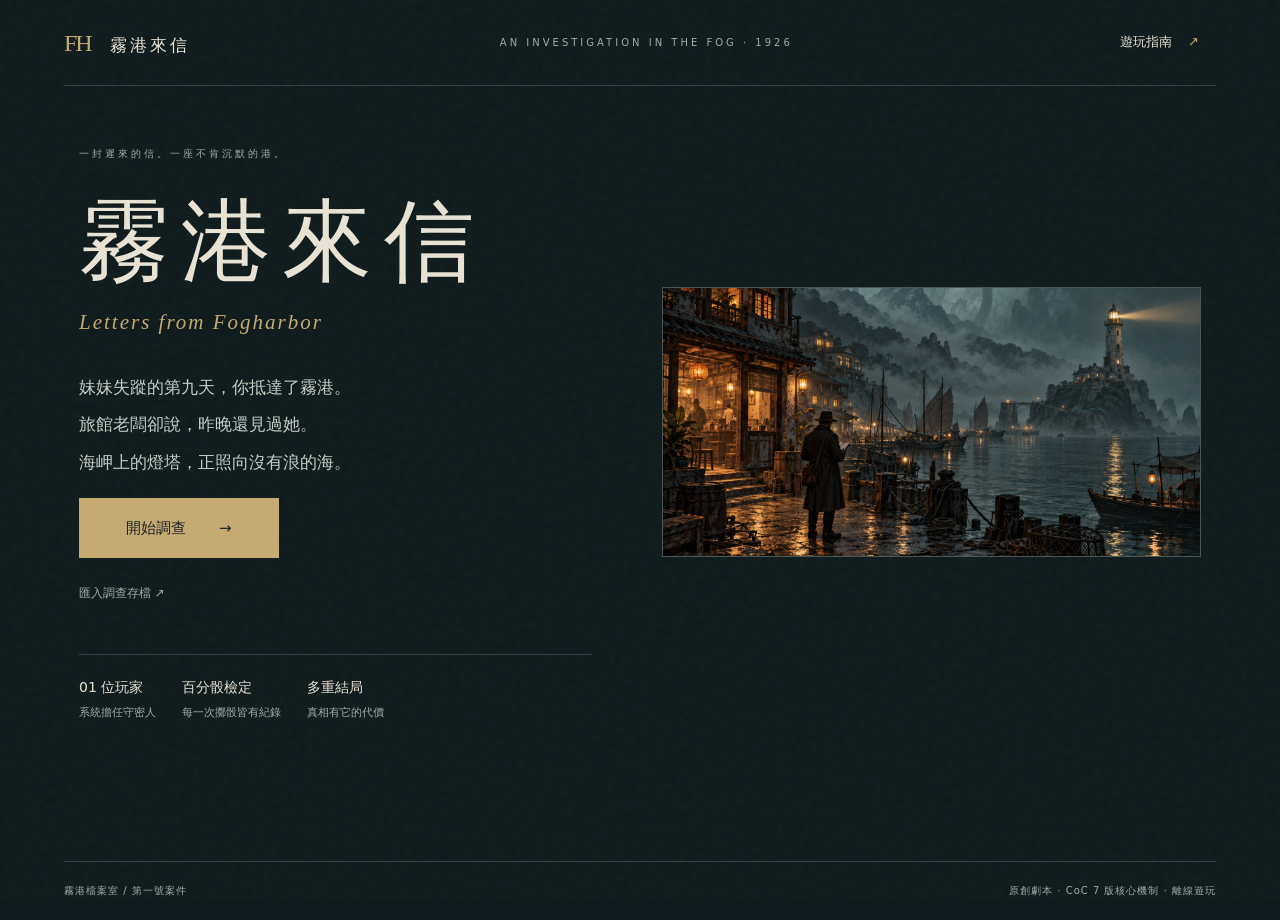
==== index.html @ 9e370766 "Add five-story investigation game, crisis events and Windows desktop app" ====
<!doctype html>
<html lang="zh-Hant">
<head>
  <meta charset="utf-8">
  <meta name="viewport" content="width=device-width,initial-scale=1">
  <meta name="theme-color" content="#101b1d">
  <title>霧港來信 — 單人調查檔案</title>
  <link rel="stylesheet" href="style.css"><link rel="stylesheet" href="field-ui.css">
  <script defer src="engine.js"></script>
  <script defer src="story-recaps.js"></script>
  <script defer src="pressure-data.js"></script><script defer src="pressure-engine.js"></script><script defer src="field-ui.js"></script><script defer src="app.js"></script>
</head>
<body>
  <div class="grain" aria-hidden="true"></div>
  <header class="topbar"><a href="#" id="brand" aria-label="霧港來信首頁">FH<span>霧港來信</span></a><span class="edition">AN INVESTIGATION IN THE FOG · 1926</span><button id="help">遊玩指南 <span>↗</span></button></header>
  <main id="app"></main>
  <footer><span>霧港檔案室 / 第一號案件</span><span>原創劇本 · CoC 7 版核心機制 · 離線遊玩</span></footer>
  <dialog id="modal"><div class="dialog-toolbar"><button type="button" class="close" aria-label="關閉視窗" title="關閉視窗（Esc）"><span aria-hidden="true">×</span>關閉</button></div><div id="modal-body" class="dialog-body" tabindex="0" role="region" aria-label="閱讀內容"></div></dialog>
  <div id="toast" role="status"></div>
  <input type="file" id="import-file" accept="application/json,.json" hidden>
  <noscript>請啟用瀏覽器 JavaScript 才能遊玩《霧港來信》。</noscript>
</body>
</html>
---- style.css ----
@charset "UTF-8";
:root{--bg:#101b1d;--panel:#172427;--line:#334144;--paper:#e9e3d5;--muted:#a0aaa6;--gold:#c5ab72;--sea:#8cb8a9;--red:#e39988;--serif:"Noto Serif TC","Source Han Serif TC","PMingLiU",serif;--sans:"Microsoft JhengHei","PingFang TC",system-ui,sans-serif}
*{box-sizing:border-box}body{margin:0;background:var(--bg);color:var(--paper);font:15px/1.75 var(--sans)}button,input,select,textarea{font:inherit}button,a,input,select,textarea{outline-offset:5px}button:focus-visible,a:focus-visible,input:focus-visible,select:focus-visible,textarea:focus-visible{outline:2px solid var(--gold)}button{cursor:pointer;color:inherit;border:1px solid var(--line);background:transparent;padding:10px 17px;transition:background .15s,border-color .15s}button:hover:not(:disabled){background:#26383a;border-color:var(--gold)}button:disabled{opacity:.4;cursor:not-allowed}a{color:var(--gold)}h1,h2,h3,p{margin-top:0}h1,h2,h3{font-family:var(--serif);font-weight:400}h2{font-size:32px;letter-spacing:.07em}h3{font-size:21px}small{font-size:12px}input,select,textarea{width:100%;background:#101b1d;border:1px solid #465455;color:var(--paper);padding:10px 12px;border-radius:0}textarea{resize:vertical;min-height:100px}label{display:block;color:var(--muted);font-size:13px}label input,label select,label textarea{margin-top:8px}table{width:100%;border-collapse:collapse;text-align:left;font-size:13px}td,th{padding:10px;border-bottom:1px solid var(--line)}th{font-weight:400;color:var(--muted)}.grain{position:fixed;inset:0;pointer-events:none;opacity:.035;z-index:5;background-image:url("data:image/svg+xml,%3Csvg viewBox='0 0 160 160' xmlns='http://www.w3.org/2000/svg'%3E%3Cfilter id='n'%3E%3CfeTurbulence type='fractalNoise' baseFrequency='.8' numOctaves='3' stitchTiles='stitch'/%3E%3C/filter%3E%3Cpath filter='url(%23n)' opacity='.8' d='M0 0h160v160H0z'/%3E%3C/svg%3E")}.topbar{height:86px;display:flex;align-items:center;justify-content:space-between;margin:0 5%;border-bottom:1px solid var(--line);gap:20px}.topbar>a{text-decoration:none;font-family:Georgia,serif;font-size:24px;letter-spacing:-2px}.topbar>a span{font-family:var(--serif);letter-spacing:3px;font-size:17px;margin-left:19px;color:var(--paper)}.topbar button{border:0;font-size:13px}.topbar button span{margin-left:12px;color:var(--gold)}.edition,.eyebrow{font:10px/1.6 var(--sans);letter-spacing:3px;color:var(--muted)}main{min-height:calc(100vh - 160px)}footer{margin:35px 5% 0;border-top:1px solid var(--line);padding:20px 0;display:flex;justify-content:space-between;font-size:10px;letter-spacing:1px;color:var(--muted)}.primary{background:var(--gold);border-color:var(--gold);color:#182224}.primary:hover:not(:disabled){background:#dac390;color:#101b1d}.subtle{color:var(--muted);font-size:12px}.muted{color:var(--muted)}.gold{color:var(--gold)}.danger{color:var(--red)}.tag{font-size:11px;color:var(--sea);border:1px solid #466057;padding:3px 8px;display:inline-block;letter-spacing:1px}.row{display:flex;align-items:center;gap:12px;flex-wrap:wrap}.spread{justify-content:space-between}.stack{display:grid;gap:20px}.hero{display:grid;grid-template-columns:1fr 1.05fr;max-width:1250px;margin:0 auto;min-height:670px;align-items:center;padding:60px 5%;gap:70px}.hero h1{font-size:clamp(64px,7vw,108px);letter-spacing:.13em;line-height:1.25;margin:24px 0 12px}.hero .english{color:var(--gold);font:italic 21px Georgia,serif;letter-spacing:2px;margin-bottom:34px}.hero .intro{font-family:var(--serif);font-size:17px;line-height:2.2;max-width:370px;color:#c4cdc5}.hero .primary{padding:16px 28px;min-width:200px}.hero-bottom{display:flex;gap:26px;margin-top:40px;padding-top:20px;border-top:1px solid var(--line);color:var(--muted);font-size:11px}.hero-bottom b{display:block;font-size:14px;font-weight:400;color:var(--paper);margin-bottom:3px}.art{position:relative;overflow:hidden;background:linear-gradient(160deg,#536461 0%,#263b3f 45%,#122527 100%);isolation:isolate}.hero .art{height:550px;border:1px solid #4a5652;box-shadow:14px 14px 0 -1px var(--bg),14px 14px 0 0 var(--line)}.art svg{width:100%;height:100%;position:absolute;inset:0}.art:after{content:"";position:absolute;inset:0;background:linear-gradient(0deg,#101b1d90,transparent 45%);pointer-events:none}.art-label{position:absolute;bottom:25px;left:25px;z-index:2;font:10px/1.8 var(--sans);letter-spacing:3px;color:#c6d0c6}.stamp{position:absolute;right:20px;top:20px;z-index:2;border:1px solid #cad4c057;color:#d1d4bf;writing-mode:vertical-rl;padding:14px 7px;letter-spacing:5px;font-size:12px}.hero-art-note{position:absolute;right:20px;bottom:20px;color:var(--gold);font:italic 16px Georgia;z-index:2}.shell{max-width:1400px;margin:auto;padding:32px 4%}.build-head{margin-bottom:30px}.steps{font-size:11px;letter-spacing:2px;color:var(--gold);margin-bottom:16px}.build-grid{display:grid;grid-template-columns:1fr 1.2fr;gap:32px}.panel{border:1px solid var(--line);padding:25px;background:var(--panel)}.presets{display:grid;grid-template-columns:repeat(3,1fr);gap:10px}.preset{text-align:left;padding:16px 12px;line-height:1.7}.preset.active{border-color:var(--gold);background:#33392e}.preset b{font-family:var(--serif);font-size:17px;font-weight:400;display:block;color:var(--paper)}.preset small{display:block;color:var(--muted);font-size:10px;margin-top:6px}.attr-grid{display:grid;grid-template-columns:repeat(4,1fr);gap:12px}.attr{border-bottom:1px solid var(--line);padding:8px 0}.attr span{font-size:11px;color:var(--muted)}.attr strong{display:block;font-size:24px;font-weight:400}.attr small{color:var(--gold);font-size:10px}.form-row{display:grid;grid-template-columns:1fr 1fr;gap:15px}.budget{display:flex;gap:30px;border-bottom:1px solid var(--line);padding-bottom:15px;margin-bottom:15px}.budget strong{display:block;font-size:22px;font-weight:400;color:var(--gold)}.skill-table{max-height:455px;overflow:auto;scrollbar-color:#607470 var(--bg)}.skill-table th{position:sticky;top:0;background:var(--panel);z-index:1}.skill-table input{padding:5px;width:67px;text-align:center}.skill-table td{padding:7px 5px}.error{color:var(--red);font-size:13px;min-height:24px}.workspace{display:grid;grid-template-columns:235px minmax(350px,1fr) 270px;gap:26px}.sidebar{border-right:1px solid var(--line);padding-right:23px}.sidebar h2{font-size:24px;margin:16px 0 3px}.portrait{width:52px;height:52px;display:grid;place-items:center;border:1px solid var(--gold);font-family:var(--serif);font-size:27px;color:var(--gold);background:#29372f}.meter{margin:20px 0}.meter label{display:flex;justify-content:space-between;font-size:11px;margin-bottom:6px;letter-spacing:1px}.meter label b{font-weight:400;color:var(--paper)}.bar{height:3px;background:#304041}.bar span{height:100%;display:block;background:var(--sea);transition:width .3s}.meter.hp .bar span{background:var(--gold)}.meter.san .bar span{background:#95adbc}.minor-stats{display:flex;gap:16px;color:var(--muted);font-size:11px;margin:24px 0}.minor-stats b{display:block;color:var(--paper);font-weight:400;font-size:18px}.sidebar .full{width:100%;margin-bottom:9px;text-align:left;font-size:12px}.nav-caption{font-size:10px;letter-spacing:3px;color:var(--muted);margin-top:32px;margin-bottom:12px}.place-link{width:100%;display:flex;justify-content:space-between;border:0;border-left:2px solid transparent;padding:10px 8px;font-size:13px;margin-bottom:3px}.place-link.active{border-left-color:var(--gold);color:var(--gold);background:#c5ab720c}.place-link span{font-size:10px;color:var(--muted)}.save-tools{margin-top:28px;display:grid;grid-template-columns:1fr 1fr;gap:6px}.save-tools button{padding:8px 4px;font-size:11px}.scene-heading{display:flex;justify-content:space-between;gap:12px;align-items:end;margin-bottom:19px}.scene-heading h1{font-family:var(--serif);font-size:34px;font-weight:400;letter-spacing:4px;margin:8px 0 0}.clock{text-align:right;white-space:nowrap;font-family:Georgia,serif;color:var(--gold);font-size:27px;line-height:1.3}.clock small{display:block;color:var(--muted);font:10px var(--sans);letter-spacing:1px;margin-bottom:7px}.scene-art{height:205px;border:1px solid #4a5652;margin-bottom:24px}.scene-art .stamp{top:14px;font-size:10px;letter-spacing:3px;padding:9px 5px}.scene-text{font-family:var(--serif);font-size:17px;line-height:2;letter-spacing:.4px;color:#dedfd3}.log-entry{margin:13px 0;padding-left:13px;border-left:1px solid var(--line);font-family:var(--serif);font-size:16px;line-height:1.9}.log-entry.clue{font-family:var(--sans);font-size:12px;color:var(--gold);border-color:var(--gold)}.log-entry.roll{font:11px/1.8 var(--sans);color:var(--sea)}.log-entry.danger,.log-entry.event{color:var(--red);font-size:14px}.log-entry.action{font:11px var(--sans);color:var(--muted);letter-spacing:1px;margin-top:25px}.choices{border-top:1px solid var(--line);margin-top:25px;padding-top:20px}.choices h3{font-family:var(--sans);font-size:10px;color:var(--muted);letter-spacing:3px;margin-bottom:16px}.choice{display:flex;gap:15px;align-items:center;width:100%;text-align:left;margin:9px 0;padding:13px 15px;background:#1a282b}.choice .num{font:12px Georgia;color:var(--gold);border:1px solid #516058;width:27px;height:27px;display:grid;place-items:center;flex-shrink:0}.choice .words{flex:1}.choice b{font-weight:400;font-size:14px}.choice small{display:block;color:var(--muted);font-size:10px;line-height:1.8;margin-top:3px}.choice .arrow{color:var(--gold)}.rightbar{padding-left:20px;border-left:1px solid var(--line)}.section-label{font-size:10px;letter-spacing:3px;color:var(--muted);margin-bottom:17px}.objective{border-bottom:1px solid var(--line);padding-bottom:22px;margin-bottom:24px}.objective h3{font-size:19px;line-height:1.8}.checklist{padding:0;list-style:none;font-size:12px;color:var(--muted)}.checklist li{margin:10px 0;display:flex;gap:10px}.checklist .done{color:var(--sea)}.clue-item{padding:12px 0;border-bottom:1px solid var(--line)}.clue-item summary{cursor:pointer;font-size:12px;color:#d8d9cd}.clue-item p{font-size:11px;color:var(--muted);line-height:1.9;margin:10px 0 0}.empty{font-size:12px;color:var(--muted);line-height:2}.dice-card{margin-top:25px;border:1px solid var(--line);padding:16px;background:#1c2c2f}.dice-number{font:38px Georgia;color:var(--gold);float:right;margin:0 0 10px 10px}.dice-card p{font-size:11px;color:var(--muted);margin:7px 0}.dice-card b{font-size:13px;font-weight:400}.dice-details{font:10px/1.8 var(--sans);clear:both;color:var(--sea)}.danger-panel{border:1px solid #9d6856;background:#3a262140;padding:20px;margin:20px 0}.danger-panel h3{color:var(--red);margin-bottom:10px}.danger-panel p{font-size:13px;margin-bottom:8px}.end-card{text-align:center;padding:45px 25px}.end-card .glyph{font-size:60px;color:var(--gold);line-height:1.5}.end-card h2{font-size:40px;margin-top:12px}.end-card p{font-family:var(--serif);line-height:2.2;max-width:540px;margin:20px auto}.end-metrics{display:flex;justify-content:center;gap:30px;margin:30px 0}.end-metrics b{display:block;font:24px Georgia;color:var(--gold)}.end-metrics span{font-size:11px;color:var(--muted)}dialog{width:min(800px,92vw);max-height:85vh;max-height:85dvh;border:1px solid #58625b;background:var(--panel);color:var(--paper);padding:0;overflow:hidden;box-shadow:0 20px 90px #0008}dialog[open]{display:flex;flex-direction:column}dialog::backdrop{background:#071214d9;backdrop-filter:blur(3px)}.dialog-toolbar{display:flex;justify-content:flex-end;align-items:center;flex-shrink:0;padding:8px 16px;border-bottom:1px solid var(--line);background:var(--panel)}dialog .close{display:inline-flex;align-items:center;justify-content:center;gap:8px;min-width:88px;min-height:44px;padding:6px 12px;margin:0;font-size:14px;line-height:1.4;border:1px solid var(--line)}dialog .close span[aria-hidden]{font-size:25px;line-height:1}.dialog-body{min-height:0;overflow:auto;overscroll-behavior:contain;scrollbar-gutter:stable;padding:25px 35px 35px;overflow-wrap:anywhere}dialog h2{font-size:26px}dialog p,dialog li{font-size:14px;line-height:1.9}dialog ul{padding-left:20px}dialog .npc{padding:20px 0;border-bottom:1px solid var(--line)}dialog .npc h3{margin-bottom:7px}dialog .npc p{font-size:13px;margin-bottom:8px}.table-scroll{overflow:auto}#toast{position:fixed;bottom:30px;left:50%;transform:translateX(-50%);z-index:10;background:var(--paper);color:#172427;padding:11px 25px;font-size:13px;box-shadow:0 5px 20px #0008;opacity:0;pointer-events:none;transition:opacity .2s;max-width:90vw}#toast.visible{opacity:1}.build-actions{display:flex;justify-content:space-between;align-items:center;margin-top:25px;gap:15px}.mobile-status{display:none}.readable{max-width:65ch}
@media(min-width:1450px){.scene-art{height:250px}.workspace{gap:35px;grid-template-columns:250px minmax(400px,1fr) 290px}}
@media(max-width:1100px){.workspace{grid-template-columns:195px minmax(300px,1fr)}.rightbar{grid-column:2;border:0;padding:0;display:grid;grid-template-columns:1fr 1fr;gap:20px}.sidebar{grid-row:span 2}.rightbar .dice-card{margin-top:0}.hero{gap:40px}.hero .art{height:470px}.build-grid{gap:20px}.skill-table input{width:55px}}
@media(max-width:750px){.topbar{height:68px;margin:0 5%}.edition{display:none}.hero{grid-template-columns:1fr;padding-top:40px;gap:35px}.hero h1{font-size:66px}.hero .art{height:330px;margin-bottom:20px}.hero .intro{max-width:none}.hero-bottom{margin-top:25px}.hero-art-note{font-size:13px}.shell{padding:25px 5%}.build-grid{grid-template-columns:1fr}.presets{gap:7px}.preset{padding:12px 8px}.preset b{font-size:14px}.panel{padding:18px}.workspace{display:flex;flex-direction:column;gap:24px}.sidebar{border:0;padding:0;order:0}.sidebar .identity{display:none}.sidebar .meters{display:flex;gap:15px}.meter{margin:0;flex:1}.sidebar .minor-stats,.sidebar .full,.sidebar .nav-caption{display:none}.sidebar .map{display:flex;gap:5px;overflow-x:auto;margin-top:20px;padding-bottom:4px}.place-link{white-space:nowrap;width:auto;flex-shrink:0;padding:8px;font-size:12px}.place-link span{display:none}.save-tools{margin-top:14px;display:flex;flex-wrap:wrap}.save-tools button{padding:6px 10px}.scene-heading h1{font-size:30px}.scene-art{height:200px}.rightbar{display:block;border-top:1px solid var(--line);padding-top:25px}.rightbar .dice-card{margin-top:20px}.scene-text{font-size:17px}.mobile-status{display:block;color:var(--muted);font-size:11px;margin-bottom:12px}.end-card{padding:25px 5px}.end-card h2{font-size:32px}.end-metrics{gap:20px}footer{display:block;line-height:2.2}footer span{display:block}.dialog-toolbar{padding:6px 12px}.dialog-body{padding:20px 22px 25px}.form-row{grid-template-columns:1fr 1fr}.build-actions{align-items:stretch;flex-direction:column}.hero .english{font-size:18px}}
@media(prefers-reduced-motion:reduce){*{transition:none!important;animation:none!important}}
/* End-of-case explanation remains readable outside the centered ending card. */
.case-explanation{text-align:left;margin:36px 0 0;padding:26px;border:1px solid var(--line);background:var(--panel)}.case-explanation h2{font-size:28px;margin-bottom:20px}.case-explanation h3{margin:28px 0 12px;color:var(--gold);font-size:21px}.case-explanation p{max-width:none;margin:12px 0;font:15px/2 var(--sans)}.case-explanation dl{margin:0}.case-explanation dt{font-weight:600;margin-top:18px;color:var(--paper)}.case-explanation dd{margin:5px 0 0;color:#cad2c9;font:15px/2 var(--sans)}.board-item svg{width:100%;height:auto;display:block;margin:15px 0}.attr input{font-size:20px;padding:7px}.case-explanation{overflow-wrap:anywhere}@media(max-width:750px){.case-explanation{padding:18px}.case-explanation h2{font-size:24px}}
---- field-ui.css ----
.story-illustration{width:100%;height:100%;object-fit:cover;display:block}.card-art:after{pointer-events:none}.story-column>.card-art{height:270px!important}.scene-art:has(.story-illustration){height:270px;overflow:hidden}.pressure-panel{border:1px solid #677869;background:#1d302d;padding:16px 18px;margin:16px 0 22px;font-size:12px}.pressure-panel p{margin:6px 0}.pressure-panel small{color:var(--muted)}.pressure-panel progress{width:100%;height:7px;accent-color:var(--gold)}.pressure-panel.stage-2,.pressure-panel.stage-3{border-color:#c58a6c;background:#382925}.pressure-panel.stage-3 strong{color:#ffbd9d}.incident{border:1px solid var(--gold);background:#27372f;padding:18px;margin:15px 0}.incident h3{font-size:23px;margin:8px 0}.incident p{font-size:14px}.field-opportunities{padding:12px 0;border-bottom:1px solid var(--line)}.field-opportunities summary{cursor:pointer;color:var(--gold);font-size:13px}.action-dock{position:fixed;z-index:8;bottom:18px;left:50%;transform:translateX(-50%);width:min(720px,calc(100% - 32px));padding:12px 16px;display:flex;gap:10px;align-items:center;background:#132427f5;border:1px solid #87957d;box-shadow:0 8px 35px #0009;backdrop-filter:blur(12px)}.dock-status{font-size:13px;flex:1;color:var(--gold)}.dock-status small{display:block;color:var(--muted);font-size:11px}.action-dock button{white-space:nowrap}.workspace{padding-bottom:120px}.action-menu .choices{margin-top:0;padding-top:0}.action-menu>h2{margin-bottom:12px}.quick-tools{display:flex;gap:10px;flex-wrap:wrap;margin-top:15px}.quick-tools button{flex:1}#toast{bottom:106px}.action-menu .choice{min-height:55px}.quick-map button{width:100%;margin:5px 0;text-align:left}.legacy-shell iframe{min-height:500px}.card-art .year{color:#fff7;text-shadow:0 2px 5px #0009}.card-art .tag{background:#0d181bdf}
@media(max-width:750px){.action-dock{bottom:0;width:100%;gap:6px;padding:10px 8px max(10px,env(safe-area-inset-bottom))}.action-dock button{font-size:12px;padding:11px 9px}.dock-status{font-size:11px}.dock-status small{font-size:10px}.pressure-panel{padding:12px}.pressure-panel .row{gap:4px}.story-column>.card-art,.scene-art:has(.story-illustration){height:210px!important}.dialog-body{padding:18px}.action-menu h2{font-size:22px}.legacy-shell iframe{height:calc(100dvh - 190px);min-height:480px}}
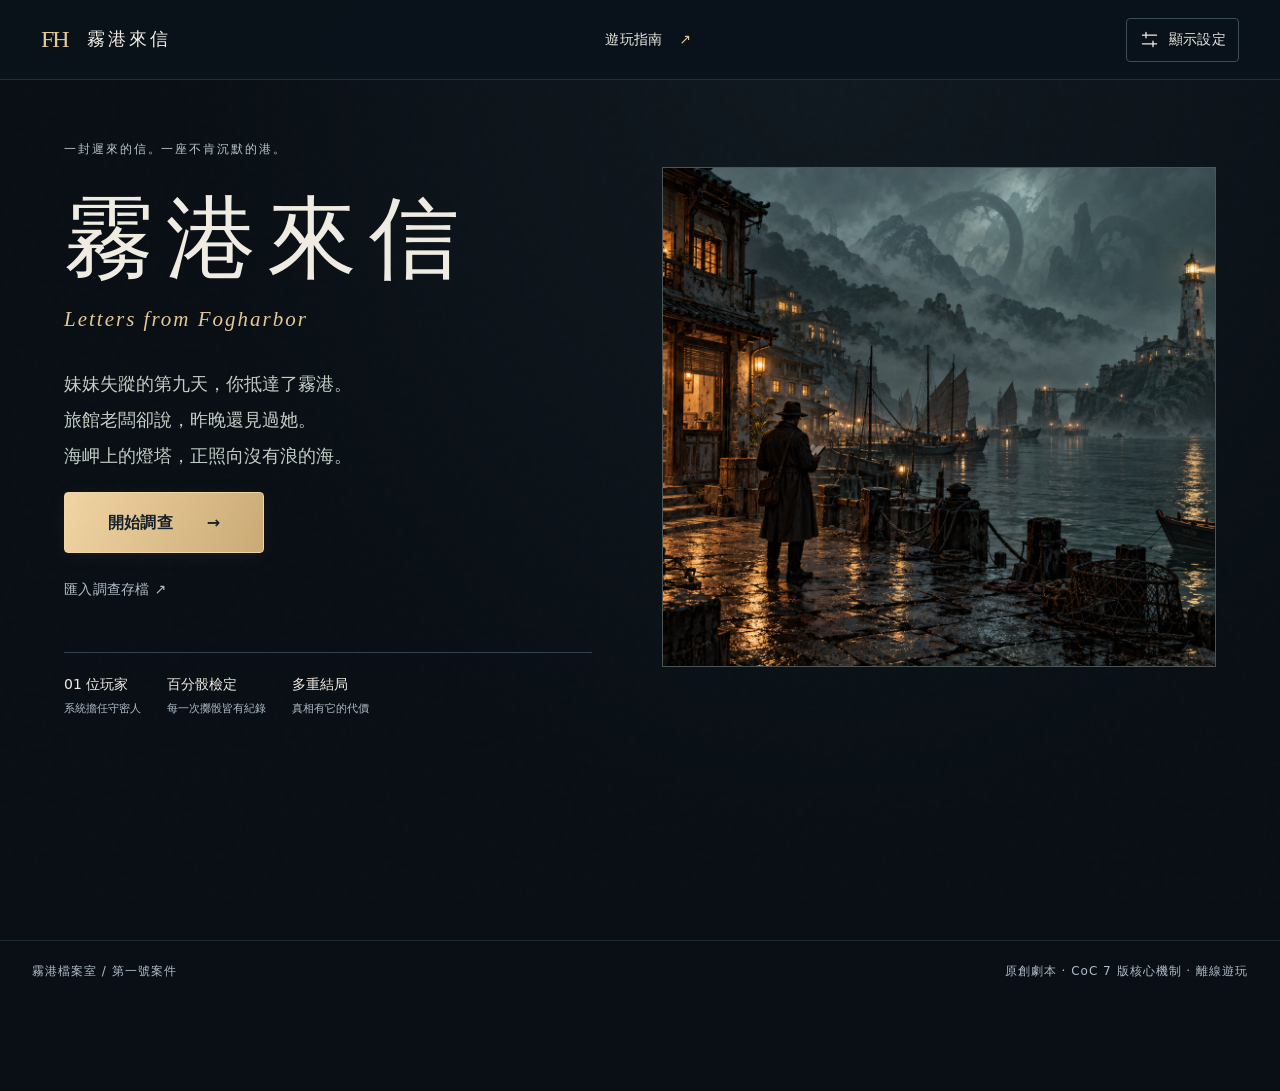
==== commit c999afa5: "Redesign investigation UI and add optional CoC percentile dice animations" ====
--- a/index.html
+++ b/index.html
@@ -5,10 +5,10 @@
   <meta name="viewport" content="width=device-width,initial-scale=1">
   <meta name="theme-color" content="#101b1d">
   <title>霧港來信 — 單人調查檔案</title>
-  <link rel="stylesheet" href="style.css"><link rel="stylesheet" href="field-ui.css">
+  <link rel="stylesheet" href="style.css"><link rel="stylesheet" href="field-ui.css"><link rel="stylesheet" href="cinematic.css">
   <script defer src="engine.js"></script>
   <script defer src="story-recaps.js"></script>
-  <script defer src="pressure-data.js"></script><script defer src="pressure-engine.js"></script><script defer src="field-ui.js"></script><script defer src="app.js"></script>
+  <script defer src="pressure-data.js"></script><script defer src="pressure-engine.js"></script><script defer src="field-ui.js"></script><script defer src="cinematic.js"></script><script defer src="app.js"></script>
 </head>
 <body>
   <div class="grain" aria-hidden="true"></div>
--- a/cinematic.css
+++ b/cinematic.css
@@ -0,0 +1,48 @@
+/* Resolution-independent presentation. All gameplay controls retain native buttons. */
+:root{color-scheme:dark;--bg:#090f15;--panel:#131e27;--paper:#f0ece2;--muted:#b0bdc7;--line:#33424d;--gold:#e5c995;--sea:#9bd9c1;--red:#ffa99b;--reading-size:18px;--body-ui:16px;--top-height:80px;--hud-height:88px;--serif:"Noto Serif TC","Source Han Serif TC","PMingLiU",serif;--sans:"Microsoft JhengHei UI","Microsoft JhengHei","PingFang TC",system-ui,sans-serif}
+:root[data-text-size="large"]{--reading-size:21px;--body-ui:18px}
+:root[data-text-size="largest"]{--reading-size:24px;--body-ui:20px}
+html{scroll-padding-top:calc(var(--top-height) + var(--hud-height) + 28px)}
+body{font-size:var(--body-ui);background:radial-gradient(ellipse at 65% 0,#23313955,transparent 55%),var(--bg);line-height:1.7}
+button,a,input,select,textarea,summary{touch-action:manipulation}button{min-height:44px;border-radius:4px;letter-spacing:.02em;transition:background .16s,border-color .16s,box-shadow .16s;color:var(--paper)}
+button:hover:not(:disabled){background:#2c3b45;border-color:#b9a077}button:disabled{opacity:.5}button:focus-visible,a:focus-visible,input:focus-visible,select:focus-visible,textarea:focus-visible,summary:focus-visible{outline:3px solid #f9da91;outline-offset:4px}
+.primary{color:#17212a;background:linear-gradient(115deg,#f1d5a4,#caab75);border-color:#f0d6a5;font-weight:700;box-shadow:0 3px 18px #d0a15c15}.primary:hover:not(:disabled){background:#f6dfb6;box-shadow:0 4px 24px #d0a15c30}
+input,select,textarea{border-radius:4px;font-size:var(--body-ui);padding:13px 14px;background:#0c151d;border-color:#637581}input:focus,textarea:focus{border-color:var(--gold)}
+h1,h2,h3{letter-spacing:.035em}p{overflow-wrap:anywhere}.subtle,.muted{color:var(--muted)}.subtle{font-size:14px}.eyebrow,.section-label,.nav-caption{font-size:12px;letter-spacing:.16em;color:#b9c7cc}.grain{opacity:.018;z-index:0}.ui-icon{width:21px;height:21px;flex-shrink:0;vertical-align:middle}.tag{font-size:12px;padding:5px 10px;border-radius:3px}
+.topbar{height:var(--top-height);margin:0;padding:0 clamp(20px,3.2vw,96px);position:sticky;top:0;z-index:20;border-bottom:1px solid #58677655;background:#0a121bf5;backdrop-filter:blur(18px);gap:24px}
+.topbar .edition{font-size:11px;letter-spacing:.22em;margin-right:auto;white-space:nowrap}.topbar button{font-size:14px}.hub-brand{display:flex;align-items:center;gap:14px;flex-shrink:0;line-height:1.3}.hub-brand .brand-sigil{font:48px Georgia;color:var(--gold);margin:0}.hub-brand .brand-copy{font-size:18px;letter-spacing:.15em;margin:0;text-align:left;color:var(--paper)}.brand-copy small{display:block;font:10px/1.5 var(--sans);color:var(--muted);letter-spacing:.3em;margin-top:5px}.topbar .display-button{display:flex;align-items:center;gap:9px;border:1px solid #3d4d58;flex-shrink:0;padding:8px 12px}.topbar .display-button span{margin:0;color:var(--paper)}#account{margin-left:auto;gap:10px;font-size:14px}#account button{padding:8px 12px}#account .account-name{max-width:180px;overflow:hidden;text-overflow:ellipsis;white-space:nowrap}.topbar>a{display:flex;align-items:center;white-space:nowrap}.topbar>a span{font-size:18px}
+footer{max-width:1920px;margin:40px auto 0;padding:20px 32px 110px;border-top-color:#3b4c5677;font-size:12px;position:relative}.shell{max-width:1920px;padding:32px clamp(24px,3vw,64px);margin:auto}main{min-height:calc(100dvh - var(--top-height))}
+/* Landing and case selection */
+.login{max-width:none;position:relative;min-height:calc(100dvh - var(--top-height));padding:clamp(40px,7vw,120px);display:grid;grid-template-columns:minmax(0,1fr) minmax(340px,480px);gap:clamp(40px,8vw,160px);isolation:isolate;overflow:hidden}
+.login-backdrop{position:absolute;inset:0;z-index:-2}.login-backdrop .story-illustration{object-position:45% 48%;filter:saturate(.65)}.login-backdrop:after{content:"";position:absolute;inset:0;background:linear-gradient(90deg,#071019e8,#09131e66 55%,#08111ced),linear-gradient(0deg,var(--bg),transparent 35%,#09121b55)}
+.login-story{max-width:800px}.login .sigil{width:94px;height:94px;font-size:35px;border-color:#c8b28966;margin:0 0 32px;background:#10212a77}.sigil:before{inset:12px}.sigil:after{inset:24px}.login h1{font-size:clamp(42px,4.9vw,88px);line-height:1.38;letter-spacing:.07em;text-shadow:0 5px 25px #0007;margin:24px 0}.login .lead{font:var(--reading-size)/2 var(--sans);max-width:650px;color:#d3dadb}.login-card{background:#101b25ef;border:1px solid #83918f88;border-top:2px solid var(--gold);border-radius:6px;padding:34px;box-shadow:0 24px 90px #0008}.login-card h2{font-size:28px}.login-card label{font-size:15px}.login-card>.primary{min-height:56px;font-size:17px}.login-card>.subtle{font-size:14px}.profile-row button{gap:12px}.profile-row .subtle{font-size:12px}
+.hub-library{max-width:1920px;padding:40px clamp(24px,4vw,88px);margin:auto}.library-heading{align-items:center;gap:24px}.library-heading h1{font-size:clamp(30px,2.9vw,46px);margin:12px 0 18px;letter-spacing:.06em}.library-heading p{font-size:15px;max-width:880px;line-height:1.9}.library-heading .row{align-self:flex-start;padding-top:20px}.library-heading .row button{font-size:14px}
+.library-spotlight{position:relative;min-height:430px;border:1px solid #61707680;border-radius:6px;overflow:hidden;isolation:isolate;margin-top:26px;display:flex;align-items:center}.spotlight-art{position:absolute;inset:0;z-index:-2}.spotlight-art .story-illustration{object-position:center 50%}.spotlight-art:after{content:"";position:absolute;inset:0;background:linear-gradient(90deg,#0a1624f5,#0a172bc9 30%,#0a132633 65%),linear-gradient(0deg,#101c22bb,transparent 40%)}.spotlight-copy{padding:44px 50px;max-width:780px}.spotlight-copy h2{font-size:clamp(34px,3.3vw,60px);line-height:1.5;letter-spacing:.08em;margin:17px 0}.spotlight-copy p{font-size:17px;color:#c6d0d8;line-height:1.9}.spotlight-copy .primary{display:inline-flex;gap:30px;align-items:center;min-height:56px;padding:13px 25px;font-size:17px}.spotlight-note{display:block;margin-top:18px;color:#bac7cf;font-size:13px}
+.timeline{font-size:13px;gap:15px;justify-content:flex-start;padding:22px 0;margin:10px 0 4px;border-top:0;overflow-x:auto;white-space:nowrap}.timeline b{font-size:14px}.story-grid{grid-template-columns:repeat(3,minmax(0,1fr));gap:24px}.story-card{border-color:#3e525d;border-radius:6px;background:linear-gradient(150deg,#192630,#101c25);transition:border-color .2s,box-shadow .2s}.story-card:hover{border-color:#b9a077;box-shadow:0 8px 32px #0005}.story-card .card-art{height:220px}.card-art .year{font-size:45px;top:12px;right:20px;color:#fff9}.card-content{padding:26px}.card-content h2{font-size:29px;line-height:1.45;margin:10px 0 15px}.card-content p{font:16px/1.9 var(--sans);color:#cad4d9}.card-content .eyebrow{font-size:11px;letter-spacing:.15em}.card-meta{font-size:12px;line-height:1.8;gap:6px 15px}.card-actions{gap:8px}.card-actions button{font-size:14px;padding:10px 13px}.card-actions .primary{flex:1}.progress-line{height:4px}
+/* Always-visible vital information */
+.mission-hud{position:sticky;top:var(--top-height);z-index:18;min-height:var(--hud-height);display:flex;align-items:center;gap:32px;padding:14px max(28px,calc((100vw - 1820px)/2));background:#101c26f7;border-bottom:1px solid #78888166;box-shadow:0 8px 30px #0003;backdrop-filter:blur(14px)}
+.hud-stat{position:relative;display:grid;grid-template-columns:1fr auto;gap:6px 22px;min-width:155px;padding-bottom:8px}.hud-stat>span,.hud-deadline>span{display:flex;gap:8px;align-items:center;font-size:13px;color:#c1cbd0}.hud-stat strong,.hud-supply strong,.hud-deadline strong{font:600 25px/1.2 var(--sans);font-variant-numeric:tabular-nums;white-space:nowrap}.hud-stat strong small,.hud-supply strong small,.hud-deadline strong small{font:13px var(--sans);color:#bac8ce}.hud-stat i{position:absolute;height:4px;bottom:0;left:0;right:0;background:#35424b;border-radius:4px;overflow:hidden}.hud-stat i:after{content:"";display:block;width:var(--fill);height:100%;background:var(--gold)}.hud-stat.sanity i:after{background:#9fbbdf}.hud-stat.health .ui-icon{color:#e4a09a}.hud-stat.sanity .ui-icon{color:#aec4e5}.hud-supply{border-left:1px solid #51606c70;padding-left:28px;display:grid;gap:4px}.hud-supply>span{font-size:12px;color:var(--muted)}.hud-deadline{margin-left:auto;display:grid;grid-template-columns:1fr auto;gap:5px 30px;min-width:300px}.hud-deadline>small{font-size:12px;color:#c5cfd3;grid-column:1/-1}.hud-deadline .ui-icon{color:var(--gold)}.hud-deadline strong{color:var(--gold)}.hud-deadline.urgent strong,.injured .health strong{color:var(--red)}.hud-reading{font-size:12px;color:#acdec9;border:1px solid #577766;padding:6px 10px;border-radius:4px;white-space:nowrap}
+/* Investigation scene and side rails */
+.workspace.cinema-layout{display:grid;grid-template-columns:220px minmax(0,1fr) 350px;gap:28px;max-width:1920px;padding:26px clamp(24px,3vw,64px) 140px;align-items:start}.cinema-layout>*{min-width:0}.scene-hero{grid-column:1/-1;height:320px;position:relative;isolation:isolate;overflow:hidden;border:1px solid #63717a70;border-radius:6px;background:#15232c}.scene-hero .scene-hero-art{position:absolute;inset:0;width:100%;height:100%!important;border:0;margin:0!important;z-index:-2}.scene-hero-art img{object-position:center 44%}.scene-hero .card-art:after{display:none}.scene-hero:after{content:"";position:absolute;inset:0;background:linear-gradient(0deg,#08131bf5,transparent 80%),linear-gradient(90deg,#0d1928bb,transparent 75%);z-index:-1}.scene-hero-art .year{opacity:.65}.scene-hero-art .tag{left:auto;right:24px;top:22px;bottom:auto;background:#12202ed9}.scene-hero .scene-heading{position:absolute;bottom:0;left:0;right:0;margin:0;padding:34px 38px;align-items:end;gap:25px}.scene-heading h1{font-size:clamp(30px,2.7vw,48px);line-height:1.45;letter-spacing:.06em;max-width:1000px;text-wrap:balance;text-shadow:0 3px 15px #0007}.scene-heading .eyebrow{font-size:12px;color:#d1d8da}.scene-heading .clock{font:23px var(--sans);text-align:right;white-space:nowrap}.scene-heading .clock small{font-size:12px;margin-bottom:8px}
+.cinema-layout .sidebar{border:0;padding:0;position:sticky;top:calc(var(--top-height) + var(--hud-height) + 22px);max-height:calc(100dvh - var(--top-height) - var(--hud-height) - 125px);overflow:auto;scrollbar-width:thin;scrollbar-color:#57666e transparent}.rail-heading{font-size:11px;letter-spacing:.16em;color:#b2c0c9;padding-bottom:16px;border-bottom:1px solid #45535e;margin-bottom:20px}.sidebar .identity{padding:0 0 18px;border-bottom:1px solid #45535e}.sidebar h2{font-size:22px;margin:8px 0}.sidebar .identity .eyebrow{font-size:12px;letter-spacing:.04em}.cinema-layout .sidebar .meters{display:none}.resource-grid{gap:8px;margin:18px 0}.resource{border-color:#3c4d59;background:#14222a;padding:12px;font-size:13px;border-radius:4px}.resource b{font-size:25px;margin-top:3px}.sidebar .nav-caption{font-size:11px;margin-top:22px}.map .chapter-section h4{font-size:12px;letter-spacing:.06em}.sidebar .place-link{font-size:14px!important;min-height:42px;border-radius:3px;padding:10px;margin:3px 0;text-align:left;white-space:normal}.place-link.active{background:#d9bd8320;color:#f1d4a1;border-left:3px solid var(--gold)}.place-link span{font-size:12px}.sidebar .map-notice,.sidebar>.subtle{font-size:12px;line-height:1.9}.sidebar .minor-stats{font-size:13px;margin:15px 0;justify-content:space-between}.sidebar .minor-stats b{font-size:21px}.sidebar .save-tools{grid-template-columns:1fr 1fr}.sidebar .save-tools button{font-size:12px}.sidebar .full{font-size:13px}
+.cinema-layout .story-column{background:linear-gradient(135deg,#15212b,#111c25);border:1px solid #3b4d5866;border-radius:5px;padding:26px clamp(22px,2.2vw,42px) 34px;min-height:400px;overflow-wrap:anywhere}.case-actions{margin-bottom:24px;gap:8px;align-items:center}.case-actions button{font-size:13px;padding:9px 12px;min-height:42px;background:#101b24;border-color:#485761}.case-actions .more-tools{display:flex;gap:8px;align-items:center}.current-objective{padding:0 0 22px;border-bottom:1px solid #53626a77;margin-bottom:25px}.current-objective .eyebrow{color:var(--gold);font-size:11px}.current-objective h2{font:600 21px/1.65 var(--sans);letter-spacing:.02em;margin:10px 0}.current-objective p{font-size:14px;line-height:1.9;color:#b9c7cf;margin:0}.scene-prose,.scene-text{font:var(--reading-size)/2 var(--sans);letter-spacing:.03em;color:#e0e6e8;max-width:70ch;white-space:pre-line}.scene-steps{gap:7px;margin:24px 0;color:#b4c1cc}.scene-steps span{font-size:12px;padding:6px 9px;background:#101820;border-radius:3px;border-color:#53636e}.scene-steps .done{color:#b3e9d4;border-color:#5c8978;background:#183029}.scene-section{scroll-margin-top:calc(var(--top-height) + var(--hud-height) + 22px)}.reading-card{border:0;border-left:2px solid #ac9672;background:#1b2a3355;padding:20px 24px;margin:25px 0}.reading-card .eyebrow{font-size:11px;letter-spacing:.14em}.reading-card p{font:var(--reading-size)/2 var(--sans);white-space:pre-line;color:#e2e6e6;max-width:70ch;margin:14px 0 0}.log-entry{font:var(--reading-size)/2 var(--sans);white-space:pre-line;padding-left:18px;margin:20px 0}.log-entry.event,.log-entry.danger{font-size:calc(var(--reading-size) - 2px)}.log-entry.roll,.log-entry.action,.log-entry.clue{font-size:14px;line-height:1.9}
+.cinema-layout .rightbar.action-rail{position:sticky;top:calc(var(--top-height) + var(--hud-height) + 22px);align-self:start;border:1px solid #81776188;border-top:2px solid var(--gold);border-radius:5px;padding:0;background:#15232d;display:flex;flex-direction:column;max-height:calc(100dvh - var(--top-height) - var(--hud-height) - 130px);min-height:280px;box-shadow:0 12px 35px #0003}.console-header{padding:21px 22px 17px;border-bottom:1px solid #41535e;flex-shrink:0}.console-header .eyebrow{font-size:10px;color:var(--gold)}.console-header h2{font:600 21px/1.5 var(--sans);margin:7px 0;letter-spacing:.04em}.console-hint{font-size:12px;color:#c0cbd0}.console-scroll{padding:12px 16px 20px;overflow:auto;overscroll-behavior:contain;scrollbar-width:thin;scrollbar-color:#83908c #172732;min-height:0}.console-scroll>.choices{margin:0;padding:0;border:0}.console-scroll>.choices>h3{display:none}.choice{background:#21313b;border:1px solid #627077;border-radius:4px;min-height:66px;padding:14px 15px;gap:12px;margin:10px 0;line-height:1.65}.choice:hover:not(:disabled){background:#384440;border-color:#ddc390}.choice .num{width:24px;height:24px;font-size:12px;border:0;border-radius:50%;background:#b99d671c}.choice b{font-size:calc(var(--body-ui) - 1px);font-weight:500;line-height:1.65}.choice small{font-size:13px;line-height:1.8;color:#becbd0;margin-top:5px}.choice .arrow{font-size:18px}.choices h3{font-size:13px}.field-opportunities{padding:16px 0;border-color:#52626d}.field-opportunities summary{font-size:14px;line-height:1.8}.field-opportunities .subtle{font-size:13px}.chapter-ready{border:1px solid #a38d66;padding:15px;margin-top:18px;background:#b69c6210;border-radius:4px}.chapter-ready p{font-size:14px;line-height:1.9}.chapter-ready button{width:100%;font-size:14px;margin:6px 0!important}.pressure-panel{font-size:13px;margin:18px 0;border-radius:4px;background:#182c30;padding:16px;border-color:#577175;line-height:1.9}.pressure-panel p{margin:10px 0;font-size:13px}.pressure-panel small{font-size:12px}.pressure-panel .row{gap:8px;align-items:start}.pressure-panel .row strong{font-size:14px;line-height:1.7}.pressure-panel progress{height:6px}.incident{margin:6px 0 16px;padding:15px;background:#342e23;border-color:#c6ab79;border-radius:4px}.incident h3{font-size:21px;line-height:1.6}.incident p{font-size:15px;line-height:1.85}.incident .choice{background:#263638}.danger-panel{padding:18px;border-radius:4px}.danger-panel h3{font-size:21px;line-height:1.5}.danger-panel p{font-size:15px}.field-notebook{border-top:1px solid #566570;padding-top:14px;margin-top:16px}.field-notebook>summary{font-size:14px;color:#d3dce0;cursor:pointer;padding:4px 0}.field-notebook>div{margin-top:20px}.field-notebook .section-label{font-size:11px}.clue-item summary{font-size:15px;line-height:1.8}.clue-item p{font-size:15px;color:#becdd4;line-height:1.95}.dice-card{border-color:#61727c;border-radius:4px;background:#10212c}.dice-card p,.dice-details{font-size:13px}.dice-card b{font-size:15px}.empty{font-size:15px}
+/* Persistent navigation and independent modal scrolling */
+.action-dock{bottom:18px;width:min(920px,calc(100% - 48px));min-height:76px;border:1px solid #7f8c8d;background:#0f1b26f5;border-radius:6px;padding:12px 16px;gap:10px;z-index:22;box-shadow:0 12px 44px #0009}.dock-status{font-size:14px;padding:0 8px}.dock-status small{font-size:12px;line-height:1.8}.action-dock button{font-size:15px;min-height:48px;padding:12px 18px}.action-dock .primary{min-width:170px}.action-dock .dock-tools{display:flex;align-items:center;gap:7px}#toast{bottom:112px;font-size:15px;border-radius:5px;z-index:40;max-width:min(650px,90vw);background:#e8e5db;box-shadow:0 10px 40px #0008}
+dialog{width:min(900px,94vw);max-height:90dvh;background:#13212c;border:1px solid #899493;border-top:2px solid #d4b98a;border-radius:7px;box-shadow:0 30px 120px #000c}dialog::backdrop{background:#030a12cf;backdrop-filter:blur(7px)}.dialog-toolbar{padding:10px 18px;border-bottom:1px solid #60717966;background:#172632;gap:15px}.dialog-caption{margin-right:auto;font-size:14px;color:var(--muted)}dialog .close{min-height:44px;min-width:92px;font-size:15px;border-color:#84908d;border-radius:4px}.dialog-body{padding:30px 36px 40px;scrollbar-color:#7c8c8f #14222b}dialog h2{font-size:30px;line-height:1.5}dialog h3{font-size:23px}dialog p,dialog li{font-size:var(--reading-size);line-height:1.95}dialog .subtle{font-size:14px}dialog .npc p{font-size:16px}dialog .action-menu>h2{font-size:28px}.action-menu .pressure-panel{margin:0 0 22px}.action-menu .pressure-panel p{font-size:14px}.action-menu .choice{padding:16px 20px}.action-menu .choice b{font-size:var(--body-ui)}.action-menu .choice small{font-size:14px}.quick-tools button{font-size:15px}.quick-map button{font-size:16px;padding:15px}.finale-path{background:#1e313c;border-color:#6d7b7d;border-radius:4px}.finale-path strong{font-size:22px}.finale-path span{font-size:15px}.status-banner{font-size:15px;line-height:1.9;background:#1b3032;border-color:#617e78}.tool-grid{display:grid;grid-template-columns:1fr 1fr;gap:14px;margin:25px 0}.tool-grid button{text-align:left;padding:21px;background:#1d303b;border-color:#536c78}.tool-grid b{display:block;font-size:17px;font-weight:500}.tool-grid small{display:block;color:var(--muted);font-size:14px;line-height:1.8;margin-top:6px}.tool-footer{display:flex;gap:15px;flex-wrap:wrap;margin:22px 0}.tool-footer button{font-size:15px}
+#display-options{max-width:620px}#display-options fieldset{border:0;padding:0;margin:30px 0}#display-options legend{font-size:16px;margin-bottom:15px}.display-options{display:grid;grid-template-columns:repeat(3,1fr);gap:12px}.display-options button{padding:16px;font-size:17px;background:#20303a}.display-options button span{display:block;font-size:12px;color:#bbccd6;margin-top:7px}.display-options button[aria-pressed="true"]{border-color:var(--gold);box-shadow:inset 0 0 0 1px var(--gold);background:#4a4332}.display-toggle{width:100%;display:flex;align-items:center;justify-content:space-between;text-align:left;padding:18px 16px;gap:20px;margin:16px 0}.display-toggle small{display:block;font-size:14px;color:#b1c4cf;margin-top:5px}.toggle-track{width:40px;height:22px;border:1px solid #687b8a;border-radius:12px;background:#293f4a;flex-shrink:0;padding:3px}.toggle-track:after{content:"";display:block;width:14px;height:14px;background:#b6c6ce;border-radius:50%}.display-toggle[aria-pressed="true"] .toggle-track{background:#bdac77}.display-toggle[aria-pressed="true"] .toggle-track:after{margin-left:17px;background:#12232b}
+/* Character creation and original story share the same visual system. */
+.build-head h2,.shell>h2{font-size:36px}.build-grid{grid-template-columns:minmax(0,1fr) minmax(0,1.1fr);gap:30px}.panel{background:#14232d;border:1px solid #53636d;border-radius:5px;padding:26px}.presets{display:grid;grid-template-columns:repeat(3,1fr);gap:10px}.preset{border-color:#546670;background:#182a34;border-radius:4px;padding:16px 12px;min-height:90px}.preset b{font-size:17px;line-height:1.6}.preset small{font-size:13px;line-height:1.75}.preset.active{border-color:var(--gold);background:#4c422c}.attr-grid{gap:10px}.attr{background:#101d25;border:1px solid #455f6a;border-radius:4px;padding:14px 10px}.attr span,.attr small{font-size:12px}.attr strong,.attr input{font-size:24px}.skill-table{max-height:65dvh;overflow:auto;scrollbar-width:thin}.skill-table table{font-size:15px}.skill-table th{position:sticky;top:0;background:#1b2e3a;z-index:1;color:#d1dadd}.skill-table input{width:68px;font-size:16px;padding:8px}.budget label{font-size:14px}.budget strong{font-size:25px}.hub-error{font-size:15px}.end-card{text-align:left;padding:20px 0}.end-card h2{font-size:36px}.end-card>p{font:var(--reading-size)/2 var(--sans);max-width:70ch;margin:20px 0}.end-metrics{justify-content:flex-start}.case-explanation{background:#10212a;padding:26px;border-color:#60717d;border-radius:4px}.case-explanation p,.case-explanation dd{font-size:var(--reading-size);line-height:2}.case-explanation h3{font-size:23px}.legacy-shell{max-width:1920px;padding:16px 24px}.legacy-bar{margin-bottom:12px}.legacy-bar button{font-size:14px}.legacy-shell iframe{height:calc(100dvh - var(--top-height) - 95px);min-height:500px;border-color:#657579;border-radius:5px}.save-indicator{font-size:13px}.hero{max-width:1500px}.hero .intro{font:var(--reading-size)/2 var(--sans)}.hero .scene-art{height:500px}
+.high-contrast{--muted:#d1dce4;--line:#8498a5;--paper:#fff;--bg:#060b11;--panel:#111e29}.high-contrast .story-column,.high-contrast .reading-card,.high-contrast .action-rail,.high-contrast dialog,.high-contrast .login-card{background:#0d1a25;border-color:#a1b2bb}.high-contrast .choice{background:#203441;border-color:#b7b9a7}.high-contrast .choice small,.high-contrast .subtle,.high-contrast .current-objective p{color:#e1eaf0}.high-contrast .grain{display:none}
+@media(min-width:2100px){.workspace.cinema-layout{max-width:2520px;grid-template-columns:280px minmax(0,1fr) 430px;gap:40px;padding-inline:70px}.scene-hero{height:430px}.scene-heading h1{font-size:56px}.cinema-layout .story-column{padding:34px 48px}.mission-hud{padding-inline:max(50px,calc((100vw - 2380px)/2))}.hud-stat{min-width:195px}.hud-stat strong,.hud-supply strong,.hud-deadline strong{font-size:30px}.hud-stat>span,.hud-deadline>span,.hud-supply>span{font-size:15px}.console-header h2{font-size:25px}.console-hint,.choice small{font-size:14px}.choice b{font-size:18px}.sidebar .place-link{font-size:17px!important}.hub-library{max-width:2400px}.story-card .card-art{height:290px}.library-spotlight{min-height:540px}.scene-prose,.scene-text,.reading-card p{font-size:calc(var(--reading-size) + 2px)}.action-dock{width:1040px}.topbar{--top-height:88px}.story-grid{gap:32px}}
+@media(max-width:1300px){.workspace.cinema-layout{grid-template-columns:180px minmax(0,1fr) 310px;gap:18px;padding-inline:22px}.cinema-layout .story-column{padding:22px}.scene-hero{height:280px}.scene-heading h1{font-size:34px}.mission-hud{gap:22px;padding-inline:24px}.hud-reading{display:none}.topbar .edition{display:none}.topbar{gap:18px}.story-grid{grid-template-columns:repeat(2,minmax(0,1fr))}.sidebar .place-link{font-size:13px!important}.scene-hero .scene-heading{padding:25px 30px}.console-header{padding:18px}.console-scroll{padding-inline:12px}.choice{padding:12px}.choice .num{display:none}.choice small{font-size:12px}.console-hint{font-size:11px}}
+@media(max-width:1080px){.workspace.cinema-layout{grid-template-columns:minmax(0,1fr) 320px;gap:20px;padding-inline:24px}.cinema-layout .sidebar{display:none}.scene-heading h1{font-size:34px}.mission-hud{gap:24px}.hud-stat{min-width:128px;gap:6px 12px}.hud-deadline{min-width:245px;gap:4px 15px}.hud-supply{padding-left:20px}.login{grid-template-columns:1fr 390px;padding:60px 40px;gap:35px}.login h1{font-size:48px}.login .lead{font-size:16px}.login-card{padding:28px}.login .sigil{display:none}.library-heading{flex-direction:column;align-items:flex-start}.library-heading .row{padding:0}.library-spotlight{min-height:380px}.spotlight-copy{padding:34px}.spotlight-copy h2{font-size:40px}.build-grid{gap:20px}.panel{padding:20px}.presets{grid-template-columns:1fr 1fr}}
+@media(max-width:800px){:root{--top-height:68px;--hud-height:116px}.topbar{padding:0 18px;gap:12px}.hub-brand .brand-sigil{font-size:36px}.hub-brand .brand-copy{font-size:16px;letter-spacing:.07em}.brand-copy small{font-size:9px}.hub-brand{gap:9px}.topbar .display-button span{display:none}.topbar .display-button{padding:8px 10px}.topbar #account .account-name{display:none}#account button{font-size:12px;padding:6px 9px}.mission-hud{display:grid;grid-template-columns:1fr 1fr auto;gap:12px 20px;padding:13px 22px}.hud-stat{min-width:0;gap:5px 12px}.hud-stat>span{font-size:12px}.hud-stat strong,.hud-supply strong{font-size:21px}.hud-stat .ui-icon{width:17px;height:17px}.hud-supply{padding-left:12px;gap:0}.hud-supply>span{font-size:11px}.hud-supply strong small{display:none}.hud-deadline{grid-column:1/-1;display:flex;align-items:center;gap:10px;min-width:0;margin:0;justify-content:space-between}.hud-deadline>span{font-size:12px}.hud-deadline strong{font-size:20px}.hud-deadline>small{font-size:11px;margin-left:auto}.workspace.cinema-layout{display:flex;flex-direction:column;padding:18px 18px 115px;gap:18px}.cinema-layout .rightbar.action-rail{display:none}.cinema-layout .story-column{width:100%;padding:22px}.scene-hero{width:100%;height:250px;flex-shrink:0;order:0}.scene-hero .scene-heading{padding:22px;align-items:start;flex-direction:column;gap:12px}.scene-heading h1{font-size:30px;line-height:1.4}.scene-heading .clock{font-size:16px}.scene-heading .clock small{display:inline;margin-right:10px}.scene-hero-art .tag{top:15px;right:15px;font-size:10px}.scene-hero-art .year{display:none}.case-actions{gap:7px}.case-actions button{font-size:12px;padding:8px 10px}.current-objective h2{font-size:20px}.scene-prose,.scene-text{font-size:var(--reading-size)}.scene-steps{gap:5px}.scene-steps span{font-size:11px;padding:5px 7px}.reading-card{padding:16px 17px;margin:20px 0}.reading-card p{font-size:var(--reading-size)}.action-dock{bottom:0;width:100%;border-radius:6px 6px 0 0;padding:10px 14px max(10px,env(safe-area-inset-bottom));gap:8px;min-height:76px}.action-dock .dock-status{font-size:12px;padding:0;max-width:150px;line-height:1.5}.dock-status small{font-size:10px;line-height:1.7}.action-dock .primary{min-width:0;flex:1}.action-dock button{font-size:13px;padding:10px 12px}.action-dock .dock-tools{display:none}.login{grid-template-columns:1fr;gap:30px;padding:40px 24px;min-height:0}.login h1{font-size:44px;margin:15px 0}.login .lead{font-size:17px}.login-card{padding:25px}.login-story>.tag{font-size:11px}.login-backdrop:after{background:linear-gradient(0deg,#0b141ef5,#07111bd0 55%,#07111b77)}.login-card h2{font-size:26px}.hub-library{padding:28px 22px}.library-heading h1{font-size:30px;line-height:1.5}.library-heading p{font-size:14px}.library-spotlight{min-height:360px;margin-top:20px}.spotlight-copy{padding:28px}.spotlight-copy h2{font-size:34px}.spotlight-copy p{font-size:15px}.spotlight-copy .primary{font-size:15px;gap:18px}.spotlight-note{font-size:11px}.timeline{font-size:12px;padding:20px 0}.story-grid{gap:18px}.card-content{padding:22px}.card-content h2{font-size:25px}.card-content p{font-size:15px}.card-actions button{font-size:13px;padding:10px}.story-card .card-art{height:190px}.build-grid{grid-template-columns:1fr}.presets{grid-template-columns:repeat(3,1fr)}.shell{padding:28px 22px}.end-card h2{font-size:30px}.legacy-shell{padding:12px}.legacy-bar{flex-direction:row;flex-wrap:wrap;gap:8px}.legacy-bar button{font-size:12px}.legacy-bar .save-indicator{display:none}.legacy-shell iframe{height:calc(100dvh - var(--top-height) - 80px);min-height:420px}.topbar>a span{font-size:15px;margin-left:10px}.dialog-body{padding:23px}.dialog-toolbar{padding:8px 14px}.tool-grid{gap:10px}.tool-grid button{padding:17px}.tool-grid b{font-size:16px}dialog h2{font-size:26px}dialog .action-menu>h2{font-size:25px}.case-explanation{padding:20px}.case-explanation p,.case-explanation dd{font-size:var(--reading-size)}footer{padding:20px 24px 100px;font-size:11px}}
+@media(max-width:520px){.topbar{gap:8px;padding:0 12px}.hub-brand .brand-copy{font-size:14px}.hub-brand .brand-sigil{font-size:30px}.brand-copy small{font-size:8px}.topbar #account{gap:3px}#account button{font-size:11px;padding:6px}.topbar .display-button{padding:8px;min-width:38px}.mission-hud{padding:12px 16px;gap:12px 15px}.hud-stat strong{font-size:20px}.hud-stat strong small{font-size:11px}.hud-deadline>small{display:none}.hud-deadline{justify-content:flex-start}.hud-deadline strong{margin-left:auto}.scene-heading h1{font-size:25px}.scene-hero{height:230px}.workspace.cinema-layout{padding-inline:12px}.cinema-layout .story-column{padding:18px}.current-objective h2{font-size:18px}.current-objective p{font-size:13px}.reading-card{padding:14px}.action-dock{padding:9px 10px;gap:6px}.action-dock button{padding:11px 10px;font-size:12px}.dock-status{max-width:112px!important}.dock-status small{font-size:10px}.story-grid{grid-template-columns:1fr}.story-card .card-art{height:210px}.spotlight-copy{padding:24px}.spotlight-copy h2{font-size:31px}.spotlight-copy .primary{font-size:13px;padding:12px 15px;gap:10px}.spotlight-copy .primary .ui-icon{width:18px}.login h1{font-size:37px}.login .eyebrow{font-size:10px;letter-spacing:.13em}.login .lead{font-size:16px}.login-card{padding:22px}.login-card .eyebrow{font-size:10px}.display-options{gap:8px}.display-options button{font-size:15px;padding:14px 9px}.display-toggle{font-size:15px;padding:16px 12px}.display-toggle small{font-size:12px}.tool-grid{grid-template-columns:1fr}.presets{grid-template-columns:repeat(2,1fr)}.attr-grid{grid-template-columns:repeat(4,minmax(0,1fr))}.attr{padding:10px 5px}.skill-table table{font-size:13px}.skill-table input{width:54px;padding:8px 4px}.skill-table th,.skill-table td{padding:8px 4px}.topbar>a{font-size:18px}.topbar>a span{font-size:14px}.dialog-body{padding:20px}.action-menu .choice{padding:14px}.action-menu .choice small{font-size:13px}.dialog-toolbar{padding:8px 12px}}
+@media(prefers-reduced-motion:reduce){*,*:before,*:after{animation:none!important;transition:none!important;scroll-behavior:auto!important}}
+/* D10 percentile presentation uses the committed game result; never rerolls. */
+@media(min-width:801px){.scene-hero{height:clamp(220px,28vh,430px)}.cinema-layout .rightbar.action-rail{min-height:190px;max-height:var(--rail-room,calc(100dvh - var(--top-height) - var(--hud-height) - 130px))}}
+@media(min-width:2100px){:root{--top-height:88px}}
+.die-item{min-width:0}
+#dice-overlay{width:min(820px,94vw);border-color:#c2a56d;background:radial-gradient(ellipse at 50% 35%,#243741,#101c27 80%)}.dice-body{text-align:center;padding:28px 35px}.dice-body h2{font-size:25px;line-height:1.6;margin:14px 0 20px}.roll-target{display:flex;gap:12px 22px;justify-content:center;flex-wrap:wrap;color:#c2cdd2;font-size:14px}.roll-target b{font-size:18px;color:var(--paper);margin-left:5px}.dice-stage{display:flex;align-items:center;justify-content:center;gap:10px;padding:25px 0 18px;perspective:700px;min-height:195px}.die-item{width:120px;max-width:23%;color:#859eaa}.die-item>span{font-size:12px;display:block;margin-top:7px}.percentile-die{height:140px;position:relative;transform-style:preserve-3d;filter:drop-shadow(0 12px 10px #0008)}.percentile-die svg{width:100%;height:100%;fill:#233943;stroke:#708e9a;stroke-width:1.5}.percentile-die svg path+path{fill:none;stroke-width:1;opacity:.5}.percentile-die b{position:absolute;inset:35% 0 0;font:600 36px var(--sans);color:#dfebed;text-shadow:0 2px 8px #000b;line-height:1.4}.die-item.kept svg{stroke:var(--gold);fill:#4a493a}.die-item.kept>span{color:#edd6aa}.dice-plus{font-size:25px;color:#b0c3ce}.is-rolling .percentile-die{animation:percentile-roll .9s cubic-bezier(.14,.67,.31,1) both}.is-rolling .die-item:nth-child(2) .percentile-die{animation-delay:.035s}.is-rolling .die-item:nth-child(3) .percentile-die{animation-delay:.05s}.is-rolling .die-item.kept svg{fill:#233943;stroke:#708e9a}.roll-verdict{display:flex;justify-content:center;align-items:center;gap:24px;padding:12px 0}.roll-verdict[hidden]{display:none}.roll-verdict>strong{font:600 62px/1.1 var(--sans);font-variant-numeric:tabular-nums}.roll-verdict>div{text-align:left}.roll-verdict b{display:block;font-size:24px}.roll-verdict span{display:block;font-size:14px;color:#ccd8dd;margin-top:5px}.roll-verdict.passed{color:#aee5c8}.roll-verdict.failed{color:#f0ab9c}.roll-explanation{font-size:14px!important;color:#c7d2d7;line-height:1.8!important;margin:17px auto}.dice-controls{display:flex;gap:10px;justify-content:center;flex-wrap:wrap}.dice-controls button{font-size:14px;padding:12px 18px}.dice-controls [hidden]{display:none}.dice-note{font-size:12px!important;margin-top:20px;color:#bdcbd0}@keyframes percentile-roll{0%{transform:translateY(-30px) rotateX(300deg) rotateY(210deg) rotateZ(-30deg);opacity:.3}40%{transform:translateY(15px) rotateX(140deg) rotateY(100deg) rotateZ(18deg);opacity:1}70%{transform:translateY(-6px) rotateX(30deg) rotateY(-20deg) rotateZ(-8deg)}100%{transform:translateY(0) rotateX(0) rotateY(0) rotateZ(0)}}
+@media(max-width:520px){.dice-body{padding:23px 16px}.dice-body h2{font-size:21px}.dice-stage{gap:4px;min-height:140px;padding:18px 0}.die-item{width:83px;max-width:23%}.percentile-die{height:100px}.percentile-die b{font-size:25px}.die-item>span{font-size:10px}.dice-plus{font-size:18px}.roll-target{font-size:12px;gap:6px 14px}.roll-target b{font-size:16px}.roll-verdict>strong{font-size:52px}.roll-verdict b{font-size:21px}.roll-explanation{font-size:13px!important}.dice-controls button{font-size:13px}}
